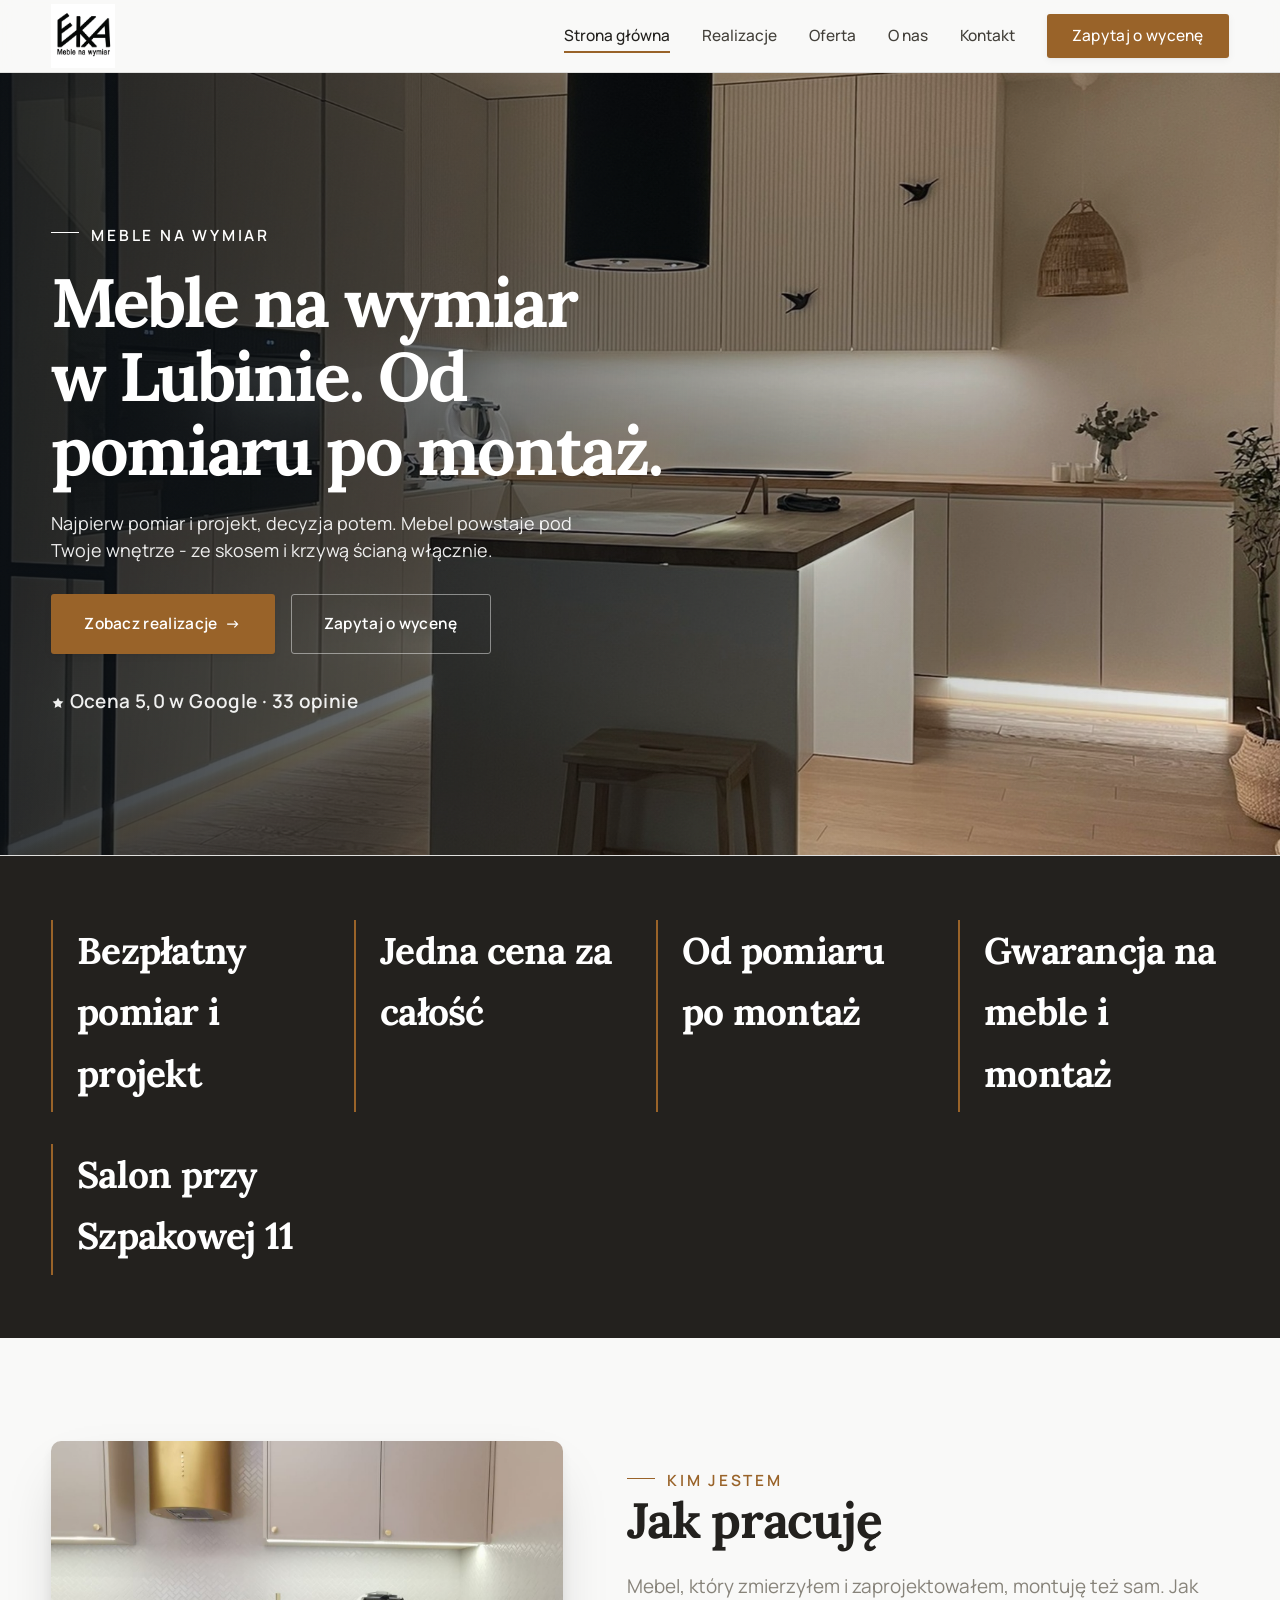
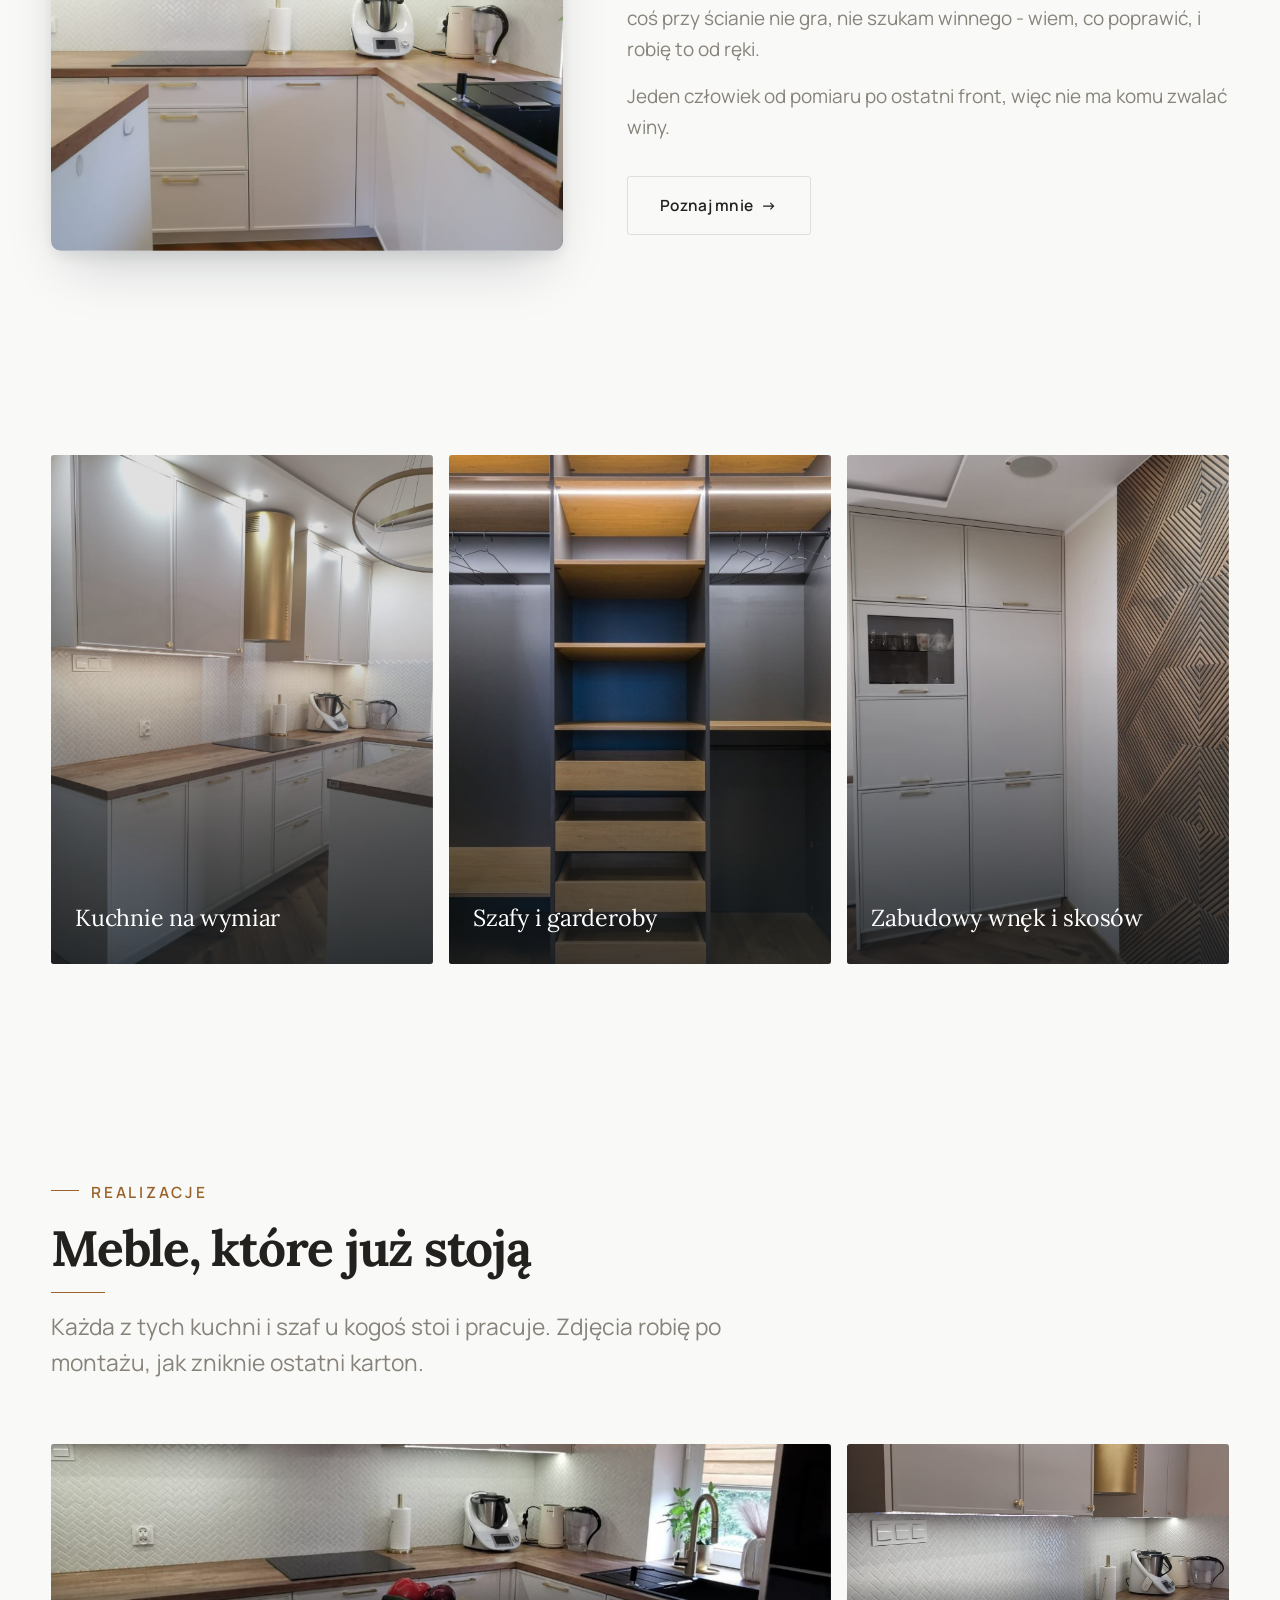
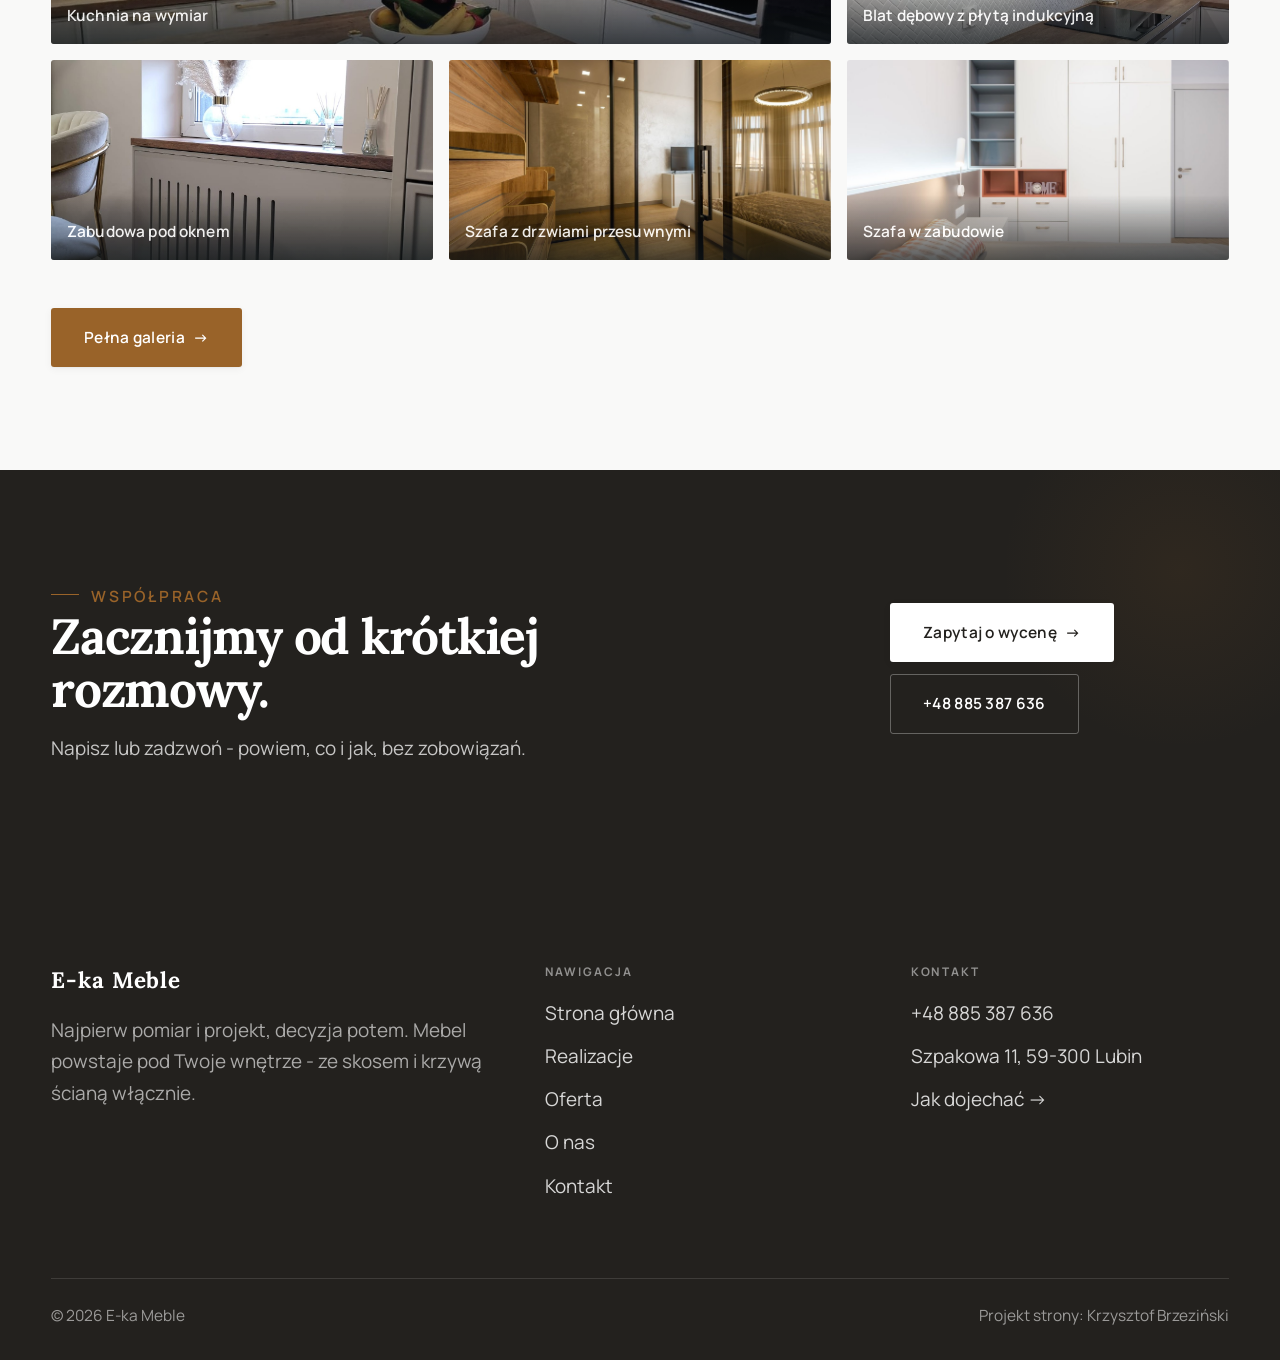
==== index.html @ 78be62fe "Demo strony: E-ka Meble (Lubin) - meble kuchenne i na wymiar" ====
<!DOCTYPE html>
<html lang="pl">
<head>
<meta charset="UTF-8">
<meta name="viewport" content="width=device-width, initial-scale=1.0">
<title>Meble na wymiar Lubin - kuchnie i szafy | E-ka Meble</title>
<meta name="description" content="Meble na wymiar w Lubinie: kuchnie, szafy i zabudowy pod Twoje wnętrze. Bezpłatny pomiar i projekt, jedna cena, montaż z gwarancją. Zadzwoń: +48 885 387 636.">
<link rel="preconnect" href="https://fonts.googleapis.com">
<link rel="preconnect" href="https://fonts.gstatic.com" crossorigin>
<link href="https://fonts.googleapis.com/css2?family=Lora:wght@500;600;700&family=Manrope:wght@400;500;600&display=swap" rel="stylesheet">
<link rel="stylesheet" href="assets/styles.css">
</head>
<body>

<header class="nav">
  <div class="wrap nav-inner">
    <a class="brand brand-has-logo" href="index.html"><img class="brand-logo" src="img/logo.jpg" alt="E-ka Meble"></a>
    <nav class="nav-links">
      <a href="index.html" class="active">Strona główna</a>
      <a href="realizacje.html">Realizacje</a>
      <a href="oferta.html">Oferta</a>
      <a href="o-nas.html">O nas</a>
      <a href="kontakt.html">Kontakt</a>
      <a href="kontakt.html" class="btn btn-accent">Zapytaj o wycenę</a>
    </nav>
    <button class="nav-toggle" aria-label="Menu"><span></span><span></span><span></span></button>
  </div>
</header>

<section class="hero-cine">
  <img src="img/hero.jpg" fetchpriority="high" alt="E-ka Meble - Meble na wymiar w Lubinie. Od pomiaru po montaż. ">
  <div class="wrap">
    <div class="hero-copy">
      <span class="eyebrow">Meble na wymiar</span>
      <h1>Meble na wymiar w Lubinie. Od pomiaru po montaż. </h1>
      <p class="lead">Najpierw pomiar i projekt, decyzja potem. Mebel powstaje pod Twoje wnętrze - ze skosem i krzywą ścianą włącznie.</p>
      <div class="hero-actions">
        <a href="realizacje.html" class="btn btn-accent">Zobacz realizacje <span class="arr">→</span></a>
        <a href="kontakt.html" class="btn btn-ghost" style="color:#fff;border-color:rgba(255,255,255,.45)">Zapytaj o wycenę</a>
      </div>
      <div style="margin-top:var(--space-6);color:#fff;font-weight:600;letter-spacing:.02em;opacity:.92"><svg class="ico-star" width="14" height="14" viewBox="0 0 24 24" style="vertical-align:-2px" aria-hidden="true"><path d="M12 2.8l2.85 5.8 6.4.93-4.63 4.5 1.1 6.37L12 17.4l-5.72 3 1.1-6.37-4.63-4.5 6.4-.93L12 2.8Z" fill="currentColor"/></svg> Ocena 5,0 w Google · 33 opinie</div>
    </div>
  </div>
</section>
<section class="strip" style="padding-block:0">
  <div class="wrap">
    <div class="item reveal"><div class="k">Bezpłatny pomiar i projekt</div><div class="v"></div></div>
    <div class="item reveal"><div class="k">Jedna cena za całość</div><div class="v"></div></div>
    <div class="item reveal"><div class="k">Od pomiaru po montaż</div><div class="v"></div></div>
    <div class="item reveal"><div class="k">Gwarancja na meble i montaż</div><div class="v"></div></div>
    <div class="item reveal"><div class="k">Salon przy Szpakowej 11</div><div class="v"></div></div>
  </div>
</section>
<section>
  <div class="wrap split">
    <div class="split-art reveal"><img src="img/g3.jpg" alt="Kuchnia na wymiar z Lubina" loading="lazy"></div>
    <div class="split-copy reveal">
      <span class="eyebrow">Kim jestem</span>
      <h2>Jak pracuję</h2>
      <p class="muted">Mebel, który zmierzyłem i zaprojektowałem, montuję też sam. Jak coś przy ścianie nie gra, nie szukam winnego - wiem, co poprawić, i robię to od ręki.</p>
      <p class="muted">Jeden człowiek od pomiaru po ostatni front, więc nie ma komu zwalać winy.</p>
      <a href="o-nas.html" class="btn btn-ghost">Poznaj mnie <span class="arr">→</span></a>
    </div>
  </div>
</section>
<section class="gateways-band">
  <div class="wrap">
    <div class="gateways">
      <a href="oferta.html" class="gateway reveal"><img src="img/g2.jpg" alt="Kuchnie na wymiar" loading="lazy"><span class="g-ttl">Kuchnie na wymiar</span></a>
      <a href="oferta.html" class="gateway reveal"><img src="img/g9.jpg" alt="Szafy i garderoby" loading="lazy"><span class="g-ttl">Szafy i garderoby</span></a>
      <a href="oferta.html" class="gateway reveal"><img src="img/g4.jpg" alt="Zabudowy wnęk i skosów" loading="lazy"><span class="g-ttl">Zabudowy wnęk i skosów</span></a>
    </div>
  </div>
</section>
<section>
  <div class="wrap">
    <div class="head reveal">
      <span class="eyebrow">Realizacje</span>
      <h2>Meble, które już stoją</h2>
      <p>Każda z tych kuchni i szaf u kogoś stoi i pracuje. Zdjęcia robię po montażu, jak zniknie ostatni karton.</p>
    </div>
    <div class="gallery">
      <div class="tile t-two3 reveal"><img src="img/g1.jpg" alt="Kuchnia na wymiar" loading="lazy"><div class="cap">Kuchnia na wymiar</div></div>
      <div class="tile t-third reveal"><img src="img/g5.jpg" alt="Blat dębowy z płytą indukcyjną" loading="lazy"><div class="cap">Blat dębowy z płytą indukcyjną</div></div>
      <div class="tile t-third reveal"><img src="img/g6.jpg" alt="Zabudowa pod oknem" loading="lazy"><div class="cap">Zabudowa pod oknem</div></div>
      <div class="tile t-third reveal"><img src="img/g11.jpg" alt="Szafa z drzwiami przesuwnymi" loading="lazy"><div class="cap">Szafa z drzwiami przesuwnymi</div></div>
      <div class="tile t-third reveal"><img src="img/g12.jpg" alt="Szafa w zabudowie" loading="lazy"><div class="cap">Szafa w zabudowie</div></div>
    </div>
    <div style="margin-top:var(--space-7)" class="reveal"><a href="realizacje.html" class="btn btn-accent">Pełna galeria <span class="arr">→</span></a></div>
  </div>
</section>
<section class="cta">
  <div class="wrap">
    <div class="reveal">
      <span class="eyebrow">Współpraca</span>
      <h2>Zacznijmy od krótkiej rozmowy.</h2>
      <p>Napisz lub zadzwoń - powiem, co i jak, bez zobowiązań.</p>
    </div>
    <div class="cta-actions reveal">
      <a href="kontakt.html" class="btn btn-light">Zapytaj o wycenę <span class="arr">→</span></a>
      <a href="tel:+48885387636" class="btn btn-ghost" style="color:#fff;border-color:rgba(255,255,255,.3)">+48 885 387 636</a>
    </div>
  </div>
</section>

<footer>
  <div class="wrap">
    <div class="foot-grid">
      <div class="foot-brand">
        <div class="name">E-ka Meble</div>
        <p>Najpierw pomiar i projekt, decyzja potem. Mebel powstaje pod Twoje wnętrze - ze skosem i krzywą ścianą włącznie.</p>
      </div>
      <div class="foot-col">
        <h4>Nawigacja</h4>
        <a href="index.html">Strona główna</a>
        <a href="realizacje.html">Realizacje</a>
        <a href="oferta.html">Oferta</a>
        <a href="o-nas.html">O nas</a>
        <a href="kontakt.html">Kontakt</a>
      </div>
      <div class="foot-col">
        <h4>Kontakt</h4>
        <a href="tel:+48885387636">+48 885 387 636</a>
        <p>Szpakowa 11, 59-300 Lubin</p>
        <a href="https://www.google.com/maps?cid=15716034820335701212" target="_blank" rel="noopener">Jak dojechać →</a>
      </div>
    </div>
    <div class="foot-bot">
      <span>© 2026 E-ka Meble</span>
      <span>Projekt strony: Krzysztof Brzeziński</span>
    </div>
  </div>
</footer>


<script src="assets/main.js"></script>
</body>
</html>
---- assets/styles.css ----
/* ============================================================
   STOLBASZ — premium, architektoniczny B2B fit-out
   Jasna paleta, zero brązu. System wg premium-web-craft.
   Projekt strony: Krzysztof Brzeziński
   ============================================================ */

:root{
  /* PALETA — jasna, architektoniczna, chłodna */
  --paper:#F3F1EC;          /* główne tło */
  --paper-2:#E6E3DB;        /* sekcje alternatywne (chłodny jasny szary) */
  --paper-3:#E6E3DB;        /* delikatne wypełnienia */
  --ink:#23211E;            /* tekst główny — chłodny grafit */
  --ink-soft:#43403A;       /* nagłówki drugorzędne */
  --muted:#87837A;          /* tekst poboczny */
  --line:rgba(35,33,30,.12);/* hairline */
  --accent:#8A6B3C;         /* stonowany petrol-slate — jedyny akcent */
  --accent-d:#6E5430;
  --accent-soft:rgba(138,107,60,.10);
  --dark:#23211E;           /* sekcje ciemne (stopka/CTA) */

  /* ODSTĘPY — skala 4/8 */
  --space-1:4px; --space-2:8px; --space-3:12px; --space-4:16px; --space-5:24px;
  --space-6:32px; --space-7:48px; --space-8:64px; --space-9:96px; --space-10:128px;

  /* TYPOGRAFIA — fluid clamp() (skala podbita 16.07.2026: większe, czytelniejsze litery — uwaga Adama) */
  --text-sm:clamp(.9rem,.87rem + .12vw,1rem);
  --text-base:clamp(1.08rem,1.04rem + .18vw,1.2rem);
  --text-lg:clamp(1.24rem,1.15rem + .34vw,1.44rem);
  --text-h3:clamp(1.34rem,1.22rem + .55vw,1.66rem);
  --text-h2:clamp(2.1rem,1.66rem + 2.1vw,3.1rem);
  --text-h1:clamp(2.9rem,2.1rem + 4vw,5.1rem);

  /* PROMIENIE — architektoniczne, raczej ostre */
  --r-sm:3px; --r-md:6px; --r-lg:10px;

  /* RUCH */
  --ease:cubic-bezier(.25,.46,.45,.94); --dur:.24s;

  /* CIENIE — miękkie, warstwowe */
  --sh-sm:0 1px 2px rgba(16,24,32,.04), 0 2px 8px rgba(16,24,32,.05);
  --sh-md:0 2px 6px rgba(16,24,32,.05), 0 12px 28px -8px rgba(16,24,32,.12);
  --sh-lg:0 6px 14px rgba(16,24,32,.07), 0 26px 56px -18px rgba(16,24,32,.22);

  --hairline:1px solid var(--line);

  --font-display:'Lora',serif;
  --font-body:'Manrope',sans-serif;
}

*{box-sizing:border-box;margin:0;padding:0}
html{scroll-behavior:smooth}
body{
  font-family:var(--font-body);
  font-size:var(--text-base);
  line-height:1.65;
  color:var(--ink);
  background:var(--paper);
  -webkit-font-smoothing:antialiased;
  text-rendering:optimizeLegibility;
}
img{max-width:100%;display:block}
a{color:inherit;text-decoration:none}

.wrap{width:min(92%,1180px);margin-inline:auto}
section{padding-block:clamp(52px,6.5vw,96px)}

h1,h2,h3{font-family:var(--font-display);font-weight:700;line-height:1.08;letter-spacing:-.02em;color:var(--ink)}
h1{font-size:var(--text-h1);letter-spacing:-.035em}
h2{font-size:var(--text-h2);letter-spacing:-.025em}
h3{font-size:var(--text-h3)}
p{max-width:65ch}

.eyebrow{
  font-family:var(--font-body);
  font-size:var(--text-sm);
  font-weight:600;
  letter-spacing:.18em;
  text-transform:uppercase;
  color:var(--accent);
  display:inline-flex;align-items:center;gap:var(--space-3);
}
/* flex:none + margin-top = kreska trzyma się PIERWSZEJ linii. Wcześniej align-items:center
   centrowało ją względem całego bloku i przy zawinięciu (długi kicker typu
   „…WNĘTRZ · LESZNO · OD 2019") druga linia lądowała z brzydkim wcięciem. */
.eyebrow{align-items:flex-start}
.eyebrow>*,.eyebrow{text-wrap:balance}   /* dlugi kicker lamal sie na sierote typu samo „2019" w drugiej linii */
.eyebrow::before{content:"";width:28px;height:1px;background:var(--accent);display:inline-block;flex:none;margin-top:.62em}

.muted{color:var(--muted)}
.lead{font-size:var(--text-lg);line-height:1.55;color:var(--ink-soft);max-width:50ch}

/* ---------- BUTTONS ---------- */
.btn{
  display:inline-flex;align-items:center;gap:var(--space-2);
  font-weight:600;font-size:var(--text-sm);letter-spacing:.02em;
  padding:var(--space-4) var(--space-6);
  border-radius:var(--r-sm);
  transition:transform var(--dur) var(--ease),box-shadow var(--dur) var(--ease),background var(--dur) var(--ease);
  cursor:pointer;border:1px solid transparent;
}
.btn-accent{background:var(--accent);color:#fff;box-shadow:var(--sh-sm)}
.btn-accent:hover{background:var(--accent-d);transform:translateY(-2px);box-shadow:var(--sh-md)}
.btn-accent:active{transform:translateY(0);box-shadow:var(--sh-sm)}
.btn-ghost{background:transparent;color:var(--ink);border-color:var(--line)}
.btn-ghost:hover{border-color:var(--accent);color:var(--accent);transform:translateY(-2px)}
.btn-light{background:#fff;color:var(--ink);box-shadow:var(--sh-sm)}
.btn-light:hover{transform:translateY(-2px);box-shadow:var(--sh-md)}
.btn .arr{transition:transform var(--dur) var(--ease)}
.btn:hover .arr{transform:translateX(4px)}

/* ---------- NAV ---------- */
.nav{
  position:sticky;top:0;z-index:50;
  background:color-mix(in srgb,var(--paper) 88%,transparent);
  backdrop-filter:saturate(140%) blur(10px);
  border-bottom:var(--hairline);
}
.nav-inner{display:flex;align-items:center;justify-content:space-between;height:72px}
.brand{display:flex;flex-direction:column;line-height:1}
.brand .name{font-family:var(--font-display);font-weight:800;font-size:1.35rem;letter-spacing:.04em}
.brand .sub{font-size:.62rem;letter-spacing:.34em;text-transform:uppercase;color:var(--muted);margin-top:5px}
.nav-links{display:flex;align-items:center;gap:var(--space-6)}
.nav-links a{font-size:var(--text-sm);font-weight:500;color:var(--ink-soft);position:relative;padding-block:4px;transition:color var(--dur) var(--ease)}
.nav-links a::after{content:"";position:absolute;left:0;bottom:0;width:0;height:1.5px;background:var(--accent);transition:width var(--dur) var(--ease)}
.nav-links a:hover,.nav-links a.active{color:var(--ink)}
.nav-links a:hover::after,.nav-links a.active::after{width:100%}
.nav-links .btn{padding:var(--space-2) var(--space-5)}
/* przyciski w nav: właściwy kolor (przebij .nav-links a) + bez podkreślenia */
.nav-links a.btn-accent{color:#fff}
.nav-links a.btn-ghost,.nav-links a.btn-light{color:var(--ink)}
.nav-links a.btn::after{display:none}
.nav-toggle{display:none;background:none;border:none;cursor:pointer;flex-direction:column;gap:5px;padding:8px}
.nav-toggle span{width:24px;height:2px;background:var(--ink);transition:var(--dur)}

/* ---------- HERO (split) ---------- */
.hero{position:relative;overflow:hidden;border-bottom:var(--hairline)}
.hero-grid{display:grid;grid-template-columns:1.05fr .95fr;gap:clamp(24px,4vw,60px);align-items:center;
  padding-block:clamp(36px,4.5vw,64px)}
.hero-copy .eyebrow{margin-bottom:var(--space-5)}
.hero-copy h1{margin-bottom:var(--space-5)}
.hero-copy .lead{margin-bottom:var(--space-7)}
.hero-actions{display:flex;flex-wrap:wrap;gap:var(--space-4)}
.hero-art{position:relative;aspect-ratio:4/3;border-radius:var(--r-lg);overflow:hidden;box-shadow:var(--sh-lg)}
.hero-art img{width:100%;height:100%;object-fit:cover}
.hero-art::after{content:"";position:absolute;inset:0;background:linear-gradient(180deg,transparent 55%,rgba(18,24,28,.28))}
.hero-badge{position:absolute;left:var(--space-5);bottom:var(--space-5);z-index:2;
  background:rgba(252,252,251,.94);backdrop-filter:blur(4px);
  border-radius:var(--r-md);padding:var(--space-4) var(--space-5);box-shadow:var(--sh-md);max-width:78%}
.hero-badge strong{display:block;font-family:var(--font-display);font-size:1rem;letter-spacing:-.01em}
.hero-badge span{font-size:var(--text-sm);color:var(--muted)}

/* ---------- HERO duży / kinowy (strona główna) ---------- */
.hero-cine{position:relative;min-height:clamp(560px,82vh,840px);min-height:clamp(560px,82svh,840px);display:flex;align-items:center;overflow:hidden;border-bottom:var(--hairline)}
.hero-cine>img{position:absolute;inset:0;width:100%;height:100%;object-fit:cover;z-index:0}
.hero-cine::after{content:"";position:absolute;inset:0;z-index:1;
  background:linear-gradient(95deg,rgba(13,18,23,.86) 0%,rgba(13,18,23,.64) 32%,rgba(13,18,23,.24) 62%,rgba(13,18,23,.04) 100%)}
.hero-cine .wrap{position:relative;z-index:2;padding-block:var(--space-8)}
.hero-cine .hero-copy{max-width:660px}
.hero-cine .eyebrow{color:#fff;margin-bottom:var(--space-5)}
.hero-cine .eyebrow::before{background:#fff}
.hero-cine h1{color:#fff;margin-bottom:var(--space-5);font-size:clamp(2.9rem,2rem + 4.4vw,5.2rem);text-wrap:balance}
.hero-cine .lead{color:rgba(255,255,255,.92);max-width:48ch;margin-bottom:var(--space-7)}
.hero-cine .hero-actions{display:flex;flex-wrap:wrap;gap:var(--space-4)}
/* NISKIE OKNO (laptop z dokiem i paskami przeglądarki ma ~700-780 px wysokości widoku):
   H1 do 5.2rem + długi lead nie mieściły się i przyciski wypadały POD krawędź ekranu -
   klient widział stronę bez ani jednego CTA. Skalujemy w dół, zamiast przycinać treść. */
@media(min-width:821px) and (max-height:820px){
  .hero-cine{min-height:clamp(520px,94svh,780px)}
  .hero-cine .wrap{padding-block:var(--space-6)}
  .hero-cine h1{font-size:clamp(2.2rem,1.5rem + 2.6vw,3.6rem);margin-bottom:var(--space-4)}
  .hero-cine .eyebrow{margin-bottom:var(--space-4)}
  .hero-cine .lead{margin-bottom:var(--space-5);max-width:44ch}
}
@media(max-width:680px){
  .hero-cine{min-height:clamp(520px,76vh,640px);min-height:clamp(520px,76svh,640px);align-items:flex-end}
  .hero-cine::after{background:linear-gradient(0deg,rgba(13,18,23,.9) 6%,rgba(13,18,23,.45) 55%,rgba(13,18,23,.25) 100%)}
  .hero-cine .wrap{padding-bottom:var(--space-9)}
  /* TELEFON (~90% oglądających): lead potrafił zająć 8 linii i zepchnąć CTA poza pierwszy ekran.
     Zwężamy interlinię i skalę - treści nie ucinamy, bo to ona sprzedaje. */
  .hero-cine .lead{font-size:.98rem;line-height:1.5;margin-bottom:var(--space-5)}
  .hero-cine .eyebrow{font-size:.72rem;letter-spacing:.13em;margin-bottom:var(--space-4)}
  .hero-cine .eyebrow::before{width:20px}
  .hero-cine h1{margin-bottom:var(--space-4)}
}

/* full-bleed hero variant (podstrony) */
.pagehead{position:relative;min-height:46vh;min-height:46svh;display:flex;align-items:flex-end;overflow:hidden;border-bottom:var(--hairline)}
.pagehead img{position:absolute;inset:0;width:100%;height:100%;object-fit:cover}
.pagehead::after{content:"";position:absolute;inset:0;background:linear-gradient(180deg,rgba(18,24,28,.25),rgba(18,24,28,.62))}
.pagehead .wrap{position:relative;z-index:2;padding-block:var(--space-9);color:#fff}
.pagehead h1{color:#fff;max-width:18ch}
.pagehead .eyebrow{color:#fff}
.pagehead .eyebrow::before{background:#fff}
.pagehead p{color:rgba(255,255,255,.86);margin-top:var(--space-4);max-width:54ch}

/* ---------- STRIP (pasek skrótów / liczby) ---------- */
.strip{background:var(--dark);color:#fff}
.strip .wrap{display:grid;grid-template-columns:repeat(4,1fr);gap:var(--space-6);padding-block:var(--space-8)}
.strip .item .k{font-family:var(--font-display);font-size:clamp(1.6rem,1.2rem + 1.4vw,2.4rem);font-weight:800;letter-spacing:-.02em;color:#fff}
.strip .item .v{font-size:var(--text-sm);color:rgba(255,255,255,.66);margin-top:var(--space-2);line-height:1.45}
.strip .item{border-left:2px solid var(--accent);padding-left:var(--space-5)}

/* ---------- SECTION HEAD ---------- */
.head{max-width:48rem;margin-bottom:var(--space-8)}
.head.center{margin-inline:auto;text-align:center}
.head .eyebrow{margin-bottom:var(--space-4)}
.head h2{margin-bottom:var(--space-4)}
.head p{color:var(--muted);font-size:var(--text-lg);line-height:1.55}
.head.center p{margin-inline:auto}

/* ---------- INTRO SPLIT ---------- */
.split{display:grid;grid-template-columns:.92fr 1.08fr;gap:clamp(28px,5vw,80px);align-items:center}
.split.rev{grid-template-columns:1.08fr .92fr}
.split.rev .split-art{order:-1}
.split-art{position:relative;aspect-ratio:5/4;border-radius:var(--r-lg);overflow:hidden;box-shadow:var(--sh-lg)}
.split-art img{width:100%;height:100%;object-fit:cover}
.split-copy h2{margin-bottom:var(--space-5)}
.split-copy p+p{margin-top:var(--space-4)}
.split-copy .btn{margin-top:var(--space-6)}

/* ---------- SERVICES (zakres) ---------- */
.svc-grid{display:grid;grid-template-columns:repeat(auto-fit,minmax(280px,1fr));gap:var(--space-5)}
.svc{background:#fff;border:var(--hairline);border-radius:var(--r-md);padding:var(--space-7) var(--space-6);
  transition:transform var(--dur) var(--ease),box-shadow var(--dur) var(--ease),border-color var(--dur) var(--ease);
  position:relative;overflow:hidden}
.svc::before{content:"";position:absolute;left:0;top:0;width:3px;height:0;background:var(--accent);transition:height var(--dur) var(--ease)}
.svc:hover{transform:translateY(-4px);box-shadow:var(--sh-md);border-color:transparent}
.svc:hover::before{height:100%}
.svc .ic{font-family:var(--font-display);font-size:.8rem;font-weight:700;letter-spacing:.12em;color:var(--accent);margin-bottom:var(--space-4)}
.svc h3{margin-bottom:var(--space-3);font-size:1.22rem}
.svc p{color:var(--muted);font-size:var(--text-base);line-height:1.6}

/* big detailed service rows */
.svc-row{display:grid;grid-template-columns:.8fr 1.2fr;gap:clamp(20px,4vw,60px);align-items:center;padding-block:var(--space-8)}
.svc-row+.svc-row{border-top:var(--hairline)}
.svc-row.rev{grid-template-columns:1.2fr .8fr}
/* Naprzemienny układ wierszy oferty: co drugi wiersz ma zdjęcie po PRAWEJ.
   Było `order:-1` — martwy kod, bo zdjęcie i tak jest pierwszym dzieckiem w HTML,
   więc wszystkie wiersze wyglądały identycznie (zdjęcie zawsze z lewej), a `rev`
   zmieniało tylko szerokość kolumn. Znalezione 29.07.2026 przy różnicowaniu kierunków
   animacji (pomiar pozycji: art.mid 390/502 przy row.mid 756 — zawsze lewa strona). */
.svc-row.rev .svc-row-art{order:2}
.svc-row-art{aspect-ratio:4/3;border-radius:var(--r-md);overflow:hidden;box-shadow:var(--sh-md)}
.svc-row-art img{width:100%;height:100%;object-fit:cover}
.svc-row h3{font-size:1.5rem;margin-bottom:var(--space-4)}
.svc-row .num{font-family:var(--font-display);font-size:.85rem;font-weight:700;letter-spacing:.14em;color:var(--accent);display:block;margin-bottom:var(--space-3)}
.svc-row ul{list-style:none;margin-top:var(--space-4);display:flex;flex-direction:column;gap:var(--space-2)}
.svc-row li{position:relative;padding-left:var(--space-5);color:var(--muted);font-size:var(--text-base)}
.svc-row li::before{content:"";position:absolute;left:0;top:.62em;width:8px;height:1px;background:var(--accent)}

/* ---------- GALLERY (realizacje) ---------- */
.gallery{display:grid;grid-template-columns:repeat(12,1fr);gap:var(--space-4);grid-auto-rows:200px}
/* GALERIA MASONRY — pionowe zdjęcia (portrety beauty/wellness) bez przycinania: kolumny, height auto */
.gallery-masonry{column-count:3;column-gap:var(--space-4)}
@media(max-width:900px){.gallery-masonry{column-count:2}}
@media(max-width:560px){.gallery-masonry{column-count:1}}
.gallery-masonry .m-tile{break-inside:avoid;margin:0 0 var(--space-4);padding:0;position:relative;overflow:hidden;border-radius:var(--r-md);border:1px solid var(--line)}
.gallery-masonry .m-tile img{width:100%;height:auto;display:block}
.gallery-masonry .m-tile .cap{position:absolute;left:0;right:0;bottom:0;padding:var(--space-4);color:#fff;background:linear-gradient(0deg,rgba(0,0,0,.55),transparent);font-size:var(--text-sm)}
.gallery-masonry .m-tile .cap small{display:block;font-weight:400;opacity:.78;letter-spacing:.04em;text-transform:uppercase;font-size:.66rem;margin-top:3px}
.tile{position:relative;overflow:hidden;border-radius:var(--r-md);box-shadow:var(--sh-sm);
  transition:transform var(--dur) var(--ease),box-shadow var(--dur) var(--ease)}
.tile img{width:100%;height:100%;object-fit:cover;transition:transform .6s var(--ease)}
.tile:hover{box-shadow:var(--sh-md)}
.tile:hover img{transform:scale(1.05)}
.tile .cap{position:absolute;left:0;right:0;bottom:0;padding:var(--space-5) var(--space-4) var(--space-4);
  background:linear-gradient(transparent,rgba(18,24,28,.78));color:#fff;
  font-size:var(--text-sm);font-weight:600;letter-spacing:.01em;
  opacity:0;transform:translateY(8px);transition:var(--dur) var(--ease)}
.tile:hover .cap{opacity:1;transform:translateY(0)}
.tile .cap small{display:block;font-weight:400;opacity:.78;letter-spacing:.04em;text-transform:uppercase;font-size:.66rem;margin-top:3px}
/* bento spans */
.t-wide{grid-column:span 6}
.t-tall{grid-column:span 6;grid-row:span 2}
.t-std{grid-column:span 6}
.t-third{grid-column:span 4}
.t-two3{grid-column:span 8}

/* ---------- TRUST / WIARYGODNOŚĆ ---------- */
.trust{background:var(--paper-2)}
.trust-grid{display:grid;grid-template-columns:repeat(auto-fit,minmax(240px,1fr));gap:var(--space-5);margin-top:var(--space-7)}
.trust-card{background:#fff;border-radius:var(--r-md);padding:var(--space-7) var(--space-6);box-shadow:var(--sh-sm);border-top:3px solid var(--accent)}
.trust-card .big{font-family:var(--font-display);font-size:clamp(1.8rem,1.3rem + 1.6vw,2.6rem);font-weight:800;letter-spacing:-.02em;color:var(--ink);line-height:1}
.trust-card h3{font-size:1.12rem;margin:var(--space-3) 0 var(--space-2)}
.trust-card p{color:var(--muted);font-size:var(--text-base);line-height:1.55}

/* ---------- CTA band ---------- */
.cta{background:var(--dark);color:#fff;position:relative;overflow:hidden}
.cta .wrap{display:grid;grid-template-columns:1.4fr .6fr;gap:var(--space-7);align-items:center;position:relative;z-index:2}
.cta h2{color:#fff;max-width:20ch}
.cta p{color:rgba(255,255,255,.74);margin-top:var(--space-4)}
.cta-actions{display:flex;flex-direction:column;gap:var(--space-3);align-items:flex-start}
.cta::before{content:"";position:absolute;right:-80px;top:-80px;width:360px;height:360px;border-radius:50%;
  background:radial-gradient(circle,var(--accent-soft),transparent 70%)}

/* ---------- CONTACT ---------- */
.contact-grid{display:grid;grid-template-columns:.85fr 1.15fr;gap:clamp(28px,4vw,56px);align-items:start}
.info-list{display:flex;flex-direction:column;gap:var(--space-2)}
.info-row{display:flex;gap:var(--space-4);align-items:flex-start;padding-block:var(--space-4);border-bottom:var(--hairline)}
.info-row .ic{flex:none;width:42px;height:42px;display:grid;place-items:center;border-radius:50%;
  background:var(--accent-soft);color:var(--accent);font-size:1.05rem}
.info-row .lbl{font-size:.72rem;letter-spacing:.14em;text-transform:uppercase;color:var(--muted)}
.info-row .val{font-weight:600;font-size:var(--text-base);margin-top:2px}
.info-row a.val:hover{color:var(--accent)}
.map{border:none;border-radius:var(--r-lg);box-shadow:var(--sh-md);width:100%;height:100%;min-height:380px;filter:grayscale(.2) contrast(1.02)}
.form{background:#fff;border:var(--hairline);border-radius:var(--r-lg);padding:clamp(24px,3vw,40px);box-shadow:var(--sh-sm)}
.form .fld{margin-bottom:var(--space-5)}
.form label{display:block;font-size:var(--text-sm);font-weight:600;margin-bottom:var(--space-2)}
.form input,.form textarea{width:100%;font-family:inherit;font-size:var(--text-base);color:var(--ink);
  padding:var(--space-4);border:var(--hairline);border-radius:var(--r-sm);background:var(--paper);transition:border-color var(--dur)}
.form input:focus,.form textarea:focus{outline:none;border-color:var(--accent);background:#fff}
.form textarea{resize:vertical;min-height:120px}
.form .note{font-size:var(--text-sm);color:var(--muted);margin-top:var(--space-3)}

/* ---------- FOOTER ---------- */
footer{background:var(--dark);color:#fff;padding-block:var(--space-9) var(--space-6)}
.foot-grid{display:grid;grid-template-columns:1.4fr 1fr 1fr;gap:var(--space-7);margin-bottom:var(--space-8)}
.foot-brand .name{font-family:var(--font-display);font-weight:800;font-size:1.4rem;letter-spacing:.04em}
.foot-brand p{color:rgba(255,255,255,.62);margin-top:var(--space-4);font-size:var(--text-base);max-width:38ch}
.foot-col h4{font-size:.74rem;letter-spacing:.16em;text-transform:uppercase;color:rgba(255,255,255,.5);margin-bottom:var(--space-4)}
.foot-col a,.foot-col p{display:block;color:rgba(255,255,255,.82);font-size:var(--text-base);margin-bottom:var(--space-3)}
.foot-col a:hover{color:#fff}
.foot-bot{border-top:1px solid rgba(255,255,255,.12);padding-top:var(--space-5);display:flex;justify-content:space-between;flex-wrap:wrap;gap:var(--space-3);
  font-size:var(--text-sm);color:rgba(255,255,255,.55)}
.foot-bot a:hover{color:#fff}

/* ---------- REVEAL ---------- */
.reveal{opacity:0;transform:translateY(22px);transition:opacity .6s var(--ease),transform .6s var(--ease)}
.reveal.in{opacity:1;transform:none}

/* ---------- RESPONSIVE ---------- */
@media(max-width:920px){
  .hero-grid,.split,.split.rev,.svc-row,.svc-row.rev,.cta .wrap,.contact-grid,.foot-grid{grid-template-columns:1fr}
  .split.rev .split-art,.svc-row.rev .svc-row-art{order:0}
  .hero-art{aspect-ratio:16/10;max-height:420px}
  .strip .wrap{grid-template-columns:repeat(2,1fr);gap:var(--space-7)}
  .gallery{grid-auto-rows:180px}
  .t-wide,.t-tall,.t-std,.t-third,.t-two3{grid-column:span 6}
  .t-tall{grid-row:span 1}
  .cta-actions{flex-direction:row;flex-wrap:wrap}
  .foot-grid{gap:var(--space-6)}
}
@media(max-width:680px){
  .nav-links{position:fixed;inset:72px 0 auto 0;background:var(--paper);flex-direction:column;align-items:stretch;
    gap:0;padding:var(--space-4) 6%;border-bottom:var(--hairline);box-shadow:var(--sh-md);
    transform:translateY(-120%);transition:transform var(--dur) var(--ease)}
  .nav-links.open{transform:translateY(0)}
  .nav-links a{padding-block:var(--space-4);border-bottom:var(--hairline)}
  .nav-links .btn{margin-top:var(--space-3);justify-content:center}
  .nav-toggle{display:flex}
  .strip .wrap{grid-template-columns:1fr}
  .gallery{grid-template-columns:repeat(6,1fr)}
  .foot-grid{grid-template-columns:1fr}
}
@media(prefers-reduced-motion:reduce){
  *{animation-duration:.01ms!important;transition:none!important}
  .reveal{opacity:1!important;transform:none!important}
  html{scroll-behavior:auto}
}

/* ============================================================
   PREMIUM LAYER — destylat deep-researchu branż (anty-AI, spokój).
   Zmienne STOLBASZ (--accent/--ink/--paper/--line/--dark). Ruch ledwo
   zauważalny, krzywa cubic-bezier(.16,.84,.44,1); prefers-reduced-motion
   pokryte blanketem wyżej. Karty hairline zamiast cieni = #1 sygnał „nie-AI".
   ============================================================ */

/* więcej oddechu między sekcjami (liderzy: 110-130px) */
section{padding-block:clamp(64px,8vw,128px)}

/* 1) Aksamitny reveal — dłuższa, miękka krzywa zamiast „skoku" */
.reveal{transition:opacity .9s cubic-bezier(.16,.84,.44,1),transform .9s cubic-bezier(.16,.84,.44,1);will-change:opacity,transform}
/* stagger TYLKO w galerii (tam pozycja = porządek dzieci) */
.gallery .reveal:nth-child(2){transition-delay:.07s}
.gallery .reveal:nth-child(3){transition-delay:.14s}
.gallery .reveal:nth-child(4){transition-delay:.21s}
.gallery .reveal:nth-child(5){transition-delay:.28s}
.gallery .reveal:nth-child(6){transition-delay:.35s}

/* 2) Hero STATYCZNY na .hero-cine — Ken Burns CAŁKIEM WYŁĄCZONY 26.06 (3. zgłoszenie Szymona).
   GENEZA: animowanie scale na <img> hero z teksturami (cegły/framugi) re-samplinguje obraz
   klatka po klatce → na części ekranów drobne drganie/shimmer = „heroshot się trzęsie".
   translateY usunięto wcześniej, scale-only + will-change/GPU NIE wystarczyły do GWARANCJI gładkości.
   Krzysztof zażądał pewności („make sure, że błąd się nie pojawi") > efekt. Zero animacji = 0% drgania.
   Delikatny zoom zostaje TYLKO w pełnoekranowych hero gastro/studio (hg-bg/hs-bg — tło, inny
   mechanizm, chwalone, nigdy nie zgłaszane). NIE wracać do KB na .hero-cine bez realnego testu
   na sprzęcie klienta — to ryzyko regresji „trzęsienia”. */
/* BEZPIECZNY "wow" na hero = jednorazowy FADE-IN (opacity), nie zoom.
   opacity nie dotyka bitmapy → gładkie na KAŻDYM zdjęciu/ekranie/GPU, zero ryzyka migotania.
   Geometryczny ruch (scale/translate) na .hero-cine jest ZAKAZANY (bramka pilnuje). */
@keyframes heroFade{from{opacity:0}to{opacity:1}}
.hero-cine>img{transform:none;animation:heroFade 1.1s ease-out both}

/* 3) Akcentowy hairline pod nagłówkiem sekcji, który „rysuje się" przy wejściu */
.head h2{position:relative;padding-bottom:18px}
.head h2::after{content:"";position:absolute;left:0;bottom:0;height:1px;width:0;background:var(--accent);transition:width 1s cubic-bezier(.16,.84,.44,1) .15s}
.head.center h2::after{left:50%;transform:translateX(-50%)}
.head.reveal.in h2::after,.head.center.reveal.in h2::after{width:54px}

/* 4) Karty HAIRLINE zamiast cieni/zaokrągleń (najmocniejszy anty-AI detal) */
.svc{background:transparent;border:1px solid var(--line);border-radius:var(--r-sm);box-shadow:none}
.svc:hover{box-shadow:none;border-color:var(--accent);transform:translateY(-3px)}
.trust-card{background:transparent;box-shadow:none;border:1px solid var(--line);border-top:2px solid var(--accent);border-radius:var(--r-sm)}
.tile{box-shadow:none;border-radius:var(--r-sm)}
.tile:hover{box-shadow:none}

/* 5) Sticky-nav kondensuje się po przewinięciu (sygnał dopracowania) */
.nav{transition:box-shadow .4s ease,background .4s ease}
.nav.is-stuck{box-shadow:0 1px 0 var(--line),0 14px 30px -24px rgba(0,0,0,.45)}
.nav-inner{transition:height .35s var(--ease)}
.nav.is-stuck .nav-inner{height:60px}

/* 6) MANIFESTO — pełnoekranowy cytat-bohater (zastępuje generyczne „Dlaczego my") */
.manifesto{background:var(--paper-2);text-align:center}
.manifesto .wrap{max-width:60rem}
.manifesto p{font-family:var(--font-display);font-style:italic;font-size:clamp(1.6rem,1rem + 2.4vw,2.8rem);line-height:1.32;color:var(--ink-soft);margin-inline:auto;max-width:26ch;position:relative;padding-top:var(--space-8)}
.manifesto p::before{content:"";position:absolute;top:0;left:50%;transform:translateX(-50%);width:54px;height:1px;background:var(--accent)}
.manifesto p span{color:var(--accent);font-style:italic}

/* 7) GATEWAYS — 3 duże bramy-zdjęcia (zamiast paska menu usług) */
.gateways{display:grid;grid-template-columns:repeat(3,1fr);gap:var(--space-4)}
.gateway{position:relative;aspect-ratio:3/4;overflow:hidden;border-radius:var(--r-sm);display:block}
.gateway img{width:100%;height:100%;object-fit:cover;transition:transform .8s var(--ease),filter .5s var(--ease)}
.gateway::after{content:"";position:absolute;inset:0;background:linear-gradient(180deg,transparent 38%,rgba(18,24,28,.74))}
.gateway:hover img{transform:scale(1.05);filter:brightness(1.05)}
.gateway .g-ttl{position:absolute;left:0;right:0;bottom:0;z-index:2;padding:var(--space-6) var(--space-5);color:#fff;font-family:var(--font-display);font-size:1.45rem;letter-spacing:-.01em;line-height:1.15}
.gateway .g-ttl small{display:block;font-family:var(--font-body);font-size:var(--text-sm);font-weight:400;opacity:.82;letter-spacing:.03em;margin-top:5px}
@media(max-width:760px){.gateways{grid-template-columns:1fr}.gateway{aspect-ratio:16/10}}

/* 8) LOGO klienta w nagłówku (gdy podane --logo) */
/* 52px domyślnie (feedback Bartka 06.07.2026: 40px ginęło, uwaga padła 3x; ~56px sprawdzone na żywym demie anna-borowiec-makeup) */
.brand-logo{height:64px;width:auto;max-width:300px;object-fit:contain;display:block}
.nav.is-stuck .brand-logo{height:52px}
@media(max-width:680px){.brand-logo{height:46px;max-width:210px}}


/* === RWD: nagłówki na wąskich ekranach (dodane 17.07.2026 razem z fixem clamp) ===
   Po przywróceniu działania clamp() dolna granica --text-h1 (2.9rem) rozpychała
   dokument przy długich polskich słowach na telefonach. Tu ją zjeżdżamy. */
@media (max-width:560px){
  :root{
    --text-h1:clamp(1.9rem, 1.15rem + 4.4vw, 2.7rem);
    --text-h2:clamp(1.5rem, 1rem + 3vw, 2.1rem);
  }
  .hero-cine h1{font-size:clamp(1.9rem, 1.15rem + 4.4vw, 2.7rem)}
  h1,h2{overflow-wrap:break-word}
}

/* GODZINY (godziny_grid z briefu) — dzień po lewej, godziny po prawej. Wcześniej BRAK stylu
   powodował sklejenie "Poniedziałek-Piątek8:00-20:00" (dodane 2026-07-21). Neutralne dla dem bez grafiku. */
.godz{display:flex;flex-direction:column;gap:2px;max-width:440px;margin-top:8px}
.godz-row{display:flex;justify-content:space-between;align-items:baseline;gap:24px;padding:10px 0;border-bottom:1px solid var(--line)}
.godz-row:last-child{border-bottom:0}
.godz-row b{font-weight:600;color:var(--ink)}
.godz-row span{color:var(--muted);white-space:nowrap}

/* === MOTION LAYER v2 (silnik) === */
/* ============================================================
   MOTION LAYER v2 — warstwa RUCHU wspólna dla wszystkich rodzin (2026-07-26)
   ------------------------------------------------------------
   PO CO: dema były technicznie poprawne, ale statyczne („za mało efektowne",
   K. 26.07). Ta warstwa dokłada to, co dziś odróżnia stronę premium od
   porządnej: maskowane wejście nagłówków, zdjęcia odsłaniane kurtyną + zoom-out,
   parallax sterowany scrollem (CSS scroll-driven, zero JS w pętli scrolla),
   płynne przejścia MIĘDZY podstronami (View Transitions), stagger siatek.

   ZASADY BEZPIECZEŃSTWA (wynikają z realnych wpadek — NIE łamać):
   1. ⛔ ZERO ruchu geometrycznego na `.hero-cine>img` — skalowanie teksturowanej
      bitmapy = shimmer („heroshot się trzęsie", 3x Szymon). Hero rusza się TYLKO
      tekstem i tylko raz. Bramka predeploy tego pilnuje.
   2. Stan początkowy (ukrycie) ustawia ZAWSZE JavaScript przez klasę `.mt-on`
      na <html>. Bez JS / przy błędzie JS strona wygląda dokładnie jak przed tą
      warstwą — nigdy pusty ekran (wpadka Zmalovane 29.06).
   3. Używamy osobnych właściwości `scale:` / `translate:` zamiast `transform:` —
      dzięki temu wejście NIE kasuje istniejących hoverów (które jadą na transform).
   4. Każdy efekt „drogi" (parallax) tylko desktop + tylko gdy przeglądarka umie
      scroll-driven animations. Mobile dostaje sam fade/mask (bateria, jank).
   5. prefers-reduced-motion wyłącza wszystko (blanket w base.css + własne guardy).
   ============================================================ */

:root{
  --mt-ease:cubic-bezier(.16,.84,.44,1);
  --mt-step:70ms;          /* odstęp między kolejnymi elementami siatki */
}

/* ---------- 1) STAGGER — kolejne elementy siatki wchodzą po sobie ----------
   JS ustawia --i (numer w grupie). Podbita specyficzność (:nth-child(n)) bije
   sztywne delaye galerii z base.css, nie ruszając tamtego pliku. */
.reveal{transition-delay:calc(var(--i,0) * var(--mt-step))}
.gallery .reveal:nth-child(n),
.gateways .reveal:nth-child(n),
.svc-grid .reveal:nth-child(n){transition-delay:calc(var(--i,0) * var(--mt-step))}

/* dłuższy, bardziej „aksamitny" dojazd + delikatny zoom-out całej karty */
.mt-on .reveal{transition-duration:1s,1s}

/* ---------- 2) NAGŁÓWKI — wjazd linia po linii zza maski ----------
   JS dzieli tekst na realne linie (po pomiarze) i owija w .mt-line>i.
   Efekt „szuflady": litery wjeżdżają z dołu, obcięte krawędzią linii. */
/* 27.07.2026: zapas .08em był za mały - JS mierzy linie ZANIM doładuje się webfont, więc po
   podmianie fontu tekst rośnie i maska ucina dolną część linii (na telefonie widać było ucięte
   „pomiaru po montaż." nachodzące na akapit). Większy zapas + maska znika po wjeździe,
   bo wtedy nie jest już do niczego potrzebna. */
.mt-lines .mt-line{display:block;overflow:hidden;padding-bottom:.2em;margin-bottom:-.2em}
.mt-lines.mt-in .mt-line{animation:mt-unmask 0s linear 1.4s forwards}
@keyframes mt-unmask{to{overflow:visible}}
.mt-lines .mt-line > i{
  display:block;font-style:inherit;
  translate:0 108%;
  transition:translate 1.05s var(--mt-ease) var(--mt-d,0s);
}
.mt-lines.mt-in .mt-line > i{translate:0 0}

/* wariant awaryjny (nagłówek ma zagnieżdżony markup → nie dzielimy na linie) */
.mt-fade{opacity:0;translate:0 18px;transition:opacity .9s var(--mt-ease) var(--mt-d,0s),translate .9s var(--mt-ease) var(--mt-d,0s)}
.mt-fade.mt-in{opacity:1;translate:0 0}

/* ---------- 3) ZDJĘCIA — odsłanianie „kurtyną" + zoom-out do naturalnej skali ----
   clip-path jedzie od dołu do góry, jednocześnie obraz schodzi z 1.10 do 1.
   Uwaga: `scale:` (nie transform) → hover .tile:hover img{transform:scale(1.05)}
   nadal działa i nie kłóci się z wejściem. */
.mt-on .mt-ph > img,
.mt-on .mt-ph > picture > img{
  clip-path:inset(0 0 100% 0);
  scale:1.10;
  transition:clip-path 1.15s var(--mt-ease) var(--mt-d,0s),
             scale 1.6s var(--mt-ease) var(--mt-d,0s);
}
.mt-on .mt-ph.in > img,
.mt-on .in .mt-ph > img,
.mt-on .mt-ph.mt-in > img,
.mt-on .mt-ph.in > picture > img,
.mt-on .in .mt-ph > picture > img{clip-path:inset(0 0 0 0);scale:1}

/* ---------- 3b) KIERUNEK KURTYNY — RÓŻNICOWANY (29.07.2026, pomysł K.) ----------
   Było: KAŻDE zdjęcie na stronie odsłaniało się identycznie, z góry w dół. Przy 15 zdjęciach
   ten sam ruch 15 razy czyta się jak szablon.

   Research (Emil Kowalski „The Magic of Clip Path" + praktyka scroll-reveal):
   reveal ma być ODSŁONIĘCIEM treści, nie ozdobą — więc kierunek nie może być losowy.
   Losowanie przy każdym wejściu sprawia, że ta sama sekcja zachowuje się inaczej po powrocie
   i strona robi się nerwowa. Dlatego kierunek wynika Z UKŁADU (deterministycznie):

   • zdjęcie OBOK TEKSTU (split/oferta)  → kurtyna pozioma, jedzie OD STRONY TEKSTU ku zdjęciu:
     oko już tam wędruje, więc ruch kontynuuje czytanie zamiast z nim walczyć;
   • KAFLE W SIATCE  → lustrzanie: lewa kolumna odsłania się od lewej, prawa od prawej,
     środek pionowo. Siatka „otwiera się" na zewnątrz, zamiast 6 razy powtórzyć ten sam gest;
   • pojedyncze zdjęcie w treści → pionowo (zgodnie z kierunkiem przewijania).

   Jedna scena = jeden spójny system, nigdy 4 różne kierunki obok siebie.
   Technicznie: tylko clip-path + scale (kompozytor, bez layoutu), ten sam czas i easing
   co dotąd — zmienia się WYŁĄCZNIE oś. */
.mt-on .mt-ph[data-dir="right"] > img,
.mt-on .mt-ph[data-dir="right"] > picture > img{clip-path:inset(0 100% 0 0)}   /* widać najpierw lewą krawędź */
.mt-on .mt-ph[data-dir="left"] > img,
.mt-on .mt-ph[data-dir="left"] > picture > img{clip-path:inset(0 0 0 100%)}    /* widać najpierw prawą krawędź */
.mt-on .mt-ph[data-dir="up"] > img,
.mt-on .mt-ph[data-dir="up"] > picture > img{clip-path:inset(100% 0 0 0)}      /* wychodzi z dołu do góry */
.mt-on .mt-ph[data-dir] .in > img,
.mt-on .mt-ph[data-dir].in > img,
.mt-on .in .mt-ph[data-dir] > img,
.mt-on .mt-ph[data-dir].mt-in > img,
.mt-on .mt-ph[data-dir].in > picture > img,
.mt-on .in .mt-ph[data-dir] > picture > img{clip-path:inset(0 0 0 0)}
/* dryf skali w OSI kurtyny — obraz „dojeżdża" w tę samą stronę, w którą się odsłania.
   Bez tego pozioma kurtyna przy pionowym zoomie wygląda jak dwa niezgrane ruchy. */
.mt-on .mt-ph[data-dir="right"] > img{transform-origin:left center}
.mt-on .mt-ph[data-dir="left"] > img{transform-origin:right center}
.mt-on .mt-ph[data-dir="up"] > img{transform-origin:center bottom}

/* podpis kafla — delikatnie widoczny od razu, pełny na hover (mniej „martwych" kafli) */
.mt-on .tile .cap{opacity:.001}
.mt-on .tile.in .cap{opacity:.9;translate:0 0;transform:none}
.mt-on .tile.in:hover .cap{opacity:1}

/* ---------- 4) PARALLAX — sterowany scrollem, natywnym CSS (bez JS) ----------
   animation-timeline:view() = przeglądarka sama liczy postęp elementu w oknie.
   Zero listenerów scrolla → zero janku. Desktop only, tylko gdy wspierane. */
@supports (animation-timeline: view()){
  @media (prefers-reduced-motion:no-preference) and (min-width:900px){
    .mt-para{overflow:hidden}
    .mt-para > img{
      height:114%;
      position:relative;top:-7%;
      animation:mtPara linear both;
      animation-timeline:view();
      animation-range:cover 0% cover 100%;
      will-change:translate;
    }
    @keyframes mtPara{from{translate:0 -4.5%}to{translate:0 4.5%}}

    /* sekcje wchodzą z lekkim „oddechem" — zanika przy wyjeździe z ekranu */
    .mt-breathe{
      animation:mtBreathe linear both;
      animation-timeline:view();
      animation-range:entry 0% entry 70%;
    }
    @keyframes mtBreathe{from{opacity:.35}to{opacity:1}}
  }
}

/* ---------- 4b) ŻYWY NAGŁÓWEK — przenikanie kadrów ----------
   Warstwy leżą DOKŁADNIE na zdjęciu hero i różnią się tylko przezroczystością.
   ⛔ Żadnego scale/translate — to skalowanie bitmapy dawało migotanie na teksturach.
   Warstwy wstawia JS; bez niego nic się nie dzieje i nagłówek jest statyczny jak dotąd. */
.mt-hero-layer{
  position:absolute;inset:0;width:100%;height:100%;
  object-fit:cover;object-position:inherit;
  opacity:0;transition:opacity 1.6s ease-in-out;
  pointer-events:none;z-index:1;
}
/* ⚠️ KONIECZNE: warstwa jest zwykłym <img> wewnątrz hero, więc łapie ją reguła
   `.hero-cine > img{animation:heroFade both}` z base.css. Animacja CSS ma pierwszeństwo przed
   zwykłymi deklaracjami — trzymała przezroczystość na klatce startowej i przenikanie nie działało.
   Zdejmujemy JEDYNIE to jednorazowe pojawienie się (heroFade), celowo BEZ !important, żeby
   rodziny z delikatnym zoomem tła (gastro/auto/dom/studio) mogły go warstwie przekazać. */
.hero-cine > img.mt-hero-layer{animation:none}
.mt-hero-layer.mt-show{opacity:1}
/* gdy pokazujemy kadr z rotacji, oryginalne zdjęcie zostaje pod spodem (nigdy nie znika
   całkowicie — gdyby warstwa nie doszła, pod spodem zawsze jest pełne zdjęcie) */
img[data-rotate].mt-under{opacity:1}
/* treść nagłówka musi zostać NAD warstwami */
.hero-cine > .wrap,.hero-cine .hero-copy,
.hg-copy,.ha-copy,.hd-copy,.hs-copy,.hf-copy,.hk-copy,.hero-spa .wrap{position:relative;z-index:3}
@media(prefers-reduced-motion:reduce){
  .mt-hero-layer{display:none}
}

/* ---------- 5) PRZEJŚCIA MIĘDZY PODSTRONAMI (View Transitions) ----------
   Klik w menu przestaje być białym mignięciem — strony przenikają, a pasek
   nawigacji zostaje w miejscu (nazwany element). Przeglądarki bez wsparcia
   nawigują normalnie — zero ryzyka. */
@view-transition{navigation:auto}
@media (prefers-reduced-motion:no-preference){
  ::view-transition-old(root){animation:mtVtOut .26s ease both}
  ::view-transition-new(root){animation:mtVtIn .42s var(--mt-ease) both}
  @keyframes mtVtOut{from{opacity:1}to{opacity:0}}
  @keyframes mtVtIn{from{opacity:0}to{opacity:1}}
}
.nav{view-transition-name:mt-nav}
footer{view-transition-name:mt-foot}

/* ---------- 6) PASEK POSTĘPU CZYTANIA — 2px w kolorze marki ----------
   Też scroll-driven (bez JS). Wstawiany przez JS tylko gdy przeglądarka umie. */
.mt-progress{
  position:fixed;top:0;left:0;z-index:60;
  height:2px;width:100%;
  background:var(--accent);
  transform-origin:0 50%;
  scale:0 1;
  pointer-events:none;
}
@supports (animation-timeline: scroll()){
  .mt-progress{animation:mtProg linear both;animation-timeline:scroll(root block)}
  @keyframes mtProg{from{scale:0 1}to{scale:1 1}}
}

/* ---------- 7) PRZYCISKI — przelot światła + magnes (JS) ----------
   Nakładka jest przezroczysta i przelotowa → NIE zmienia kontrastu tekstu
   (kontrasty WCAG policzone dla wszystkich rodzin zostają w mocy). */
.btn{position:relative;overflow:hidden;isolation:isolate}
.btn::after{
  content:"";position:absolute;inset:0;z-index:-1;pointer-events:none;
  background:linear-gradient(100deg,transparent 32%,rgba(255,255,255,.20) 50%,transparent 68%);
  translate:-120% 0;
}
@media (prefers-reduced-motion:no-preference){
  .btn:hover::after{translate:120% 0;transition:translate .75s var(--mt-ease)}
}
.btn{transition:transform var(--dur) var(--ease),box-shadow var(--dur) var(--ease),
               background var(--dur) var(--ease),translate .25s ease-out}

/* ---------- 8) LINKI NAWIGACJI / LISTY — mikro-detale ---------- */
.mt-on .svc,.mt-on .trust-card{transition:transform .5s var(--mt-ease),border-color .35s ease,box-shadow .35s ease}
.mt-on .svc:hover{transform:translateY(-4px)}

/* kotwice nie chowają się pod przyklejonym paskiem */
:target,[id]{scroll-margin-top:96px}

/* ---------- 9) LICZBY (count-up) ---------- */
.mt-num{font-variant-numeric:tabular-nums}

/* ---------- 9b) ZWALNIANIE WARSTW GPU (27.07 — zgłoszenie „zamula na komputerze") ----------
   `.reveal{will-change:opacity,transform}` z base.css każe przeglądarce trzymać dla KAŻDEGO
   pojawiającego się elementu osobną warstwę w pamięci karty graficznej. Deklaracja jest stała —
   warstwa nigdy nie jest zwalniana, więc na typowej podstronie wisi ich ~26 przy ~157 elementach.
   Na komputerze ze zintegrowaną grafiką to realny koszt (pamięć + praca kompozytora).
   Element, który już wjechał, nie będzie się więcej animował → warstwa jest zbędna.
   ⚠️ KLUCZOWE: NIE wolno tego wiązać z klasą `.in` — ona pojawia się w chwili STARTU przejścia,
   więc zdjęlibyśmy warstwę dokładnie wtedy, gdy jest potrzebna. Klasę `mt-settled` dokłada JS
   dopiero po `transitionend`, czyli gdy ruch faktycznie się skończył. Brak JS = zostaje jak było. */
.reveal.mt-settled{will-change:auto}
.mt-settled > img,.mt-settled > picture > img{will-change:auto}

/* ---------- 10) WYŁĄCZNIK GLOBALNY ----------
   Gdy user woli mniej ruchu — zdejmujemy wszystko, łącznie ze scroll-driven
   (blanket z base.css nie obejmuje animation-timeline). */
@media (prefers-reduced-motion:reduce){
  .mt-lines .mt-line > i{translate:0 0}
  .mt-fade{opacity:1;translate:0 0}
  .mt-on .mt-ph > img,.mt-on .mt-ph > picture > img{clip-path:none;scale:1}
  .mt-para > img{animation:none;height:100%;top:0}
  .mt-breathe{animation:none}
  .mt-progress{display:none}
  .mt-on .tile .cap{opacity:0}
}


/* === HERO-FIT (29.07.2026) — hero DOPASOWUJE SIĘ do wysokości okna =========================
   Zgłoszenie K. 29.07: na jego laptopie przyciski CTA w hero były ucięte dolną krawędzią
   (Modern House). Pomiar headless (1512x879 → realny widok 792 px): dolna krawędź CTA
   wypadała 123 px POD ekranem. Nawet przy maksymalnym oknie (982) było -20 px.

   DLACZEGO POPRZEDNI FIX NIE DZIAŁAŁ: 27.07 dołożyliśmy @media(max-height:820px) — próg.
   Widok K. ma ~792-895 px, czyli TUŻ NAD progiem → reguła w ogóle się nie włączała.
   Progi są kruche: każdy inny laptop/dok/pasek zakładek przesuwa granicę.

   ROZWIĄZANIE: zero progów. Każdy rozmiar, który decyduje o wysokości hero (typografia,
   odstępy, padding), dostaje `min(dotychczasowa-wartość, X svh)` — czyli na wysokim ekranie
   nic się nie zmienia, a im niższe okno, tym płynniej mniejsze. Treści NIE ucinamy.

   Doklejane na SAM KONIEC styles.css (po motion) → wygrywa kaskadę, nie rusza reguł w miejscu.
   Weryfikacja: tools-retrofit/measure_fold.py (mierzy zapas pod CTA dla 720/800/879/982). */

/* ---------- HERO KINOWY (strona główna, rodziny „editorial") ---------- */
.hero-cine .wrap{padding-block:min(var(--space-8),4svh)}
.hero-cine .eyebrow{margin-bottom:min(var(--space-5),2svh)}
.hero-cine h1{font-size:min(clamp(2.9rem,2rem + 4.4vw,5.2rem),7.6svh);
  margin-bottom:min(var(--space-5),2.4svh)}
.hero-cine .lead{font-size:min(1.125rem,2.3svh);line-height:1.55;
  margin-bottom:min(var(--space-7),3.2svh)}

/* ---------- HERO FACHOWCY — wariant A (pełny ekran) ---------- */
.hf-panel{padding-top:min(clamp(6.5rem,13vh,9rem),11svh);
  padding-bottom:min(clamp(2.6rem,6vh,3.6rem),4svh)}
.hf-title{font-size:min(clamp(2.3rem,1.6rem + 3.2vw,4.3rem),7svh);
  margin-top:min(var(--space-4),1.8svh);margin-bottom:min(var(--space-4),1.8svh)}
.hf-lead{font-size:min(1.18rem,2.3svh);line-height:1.5}
.hf-phone{margin-top:min(var(--space-6),2.8svh);margin-bottom:min(var(--space-5),2.2svh)}
.hf-phone-num{font-size:min(clamp(2rem,1.5rem + 2.4vw,3.05rem),5.2svh)}
.hf-trust{margin-top:min(var(--space-6),2.6svh);padding-top:min(var(--space-4),1.6svh)}

/* Telefon: tam liczy się czytelność, nie upychanie — skalowanie wysokością wyłączone,
   bo przy 844 px wysokości ekranu svh-limity zaczęłyby zmniejszać tekst bez potrzeby. */
@media(max-width:680px){
  .hero-cine h1{font-size:clamp(1.9rem,1.15rem + 4.4vw,2.7rem)}
  .hero-cine .lead{font-size:.98rem}
  .hf-title{font-size:clamp(2.1rem,1.6rem + 3.2vw,3rem)}
  .hf-lead{font-size:1rem}
  .hf-phone-num{font-size:clamp(1.9rem,1.5rem + 2.4vw,2.5rem)}
}
/* === /HERO-FIT === */


/* === auto-paleta ze zdjęć klienta (dopasowanie do estetyki socials) === */
:root{--accent:#996329;--accent-d:#74491A;--accent-soft:rgba(153,99,41,0.10);--paper:#F9F9F8;--paper-2:#EFEEED;--paper-3:#E8E7E5;}
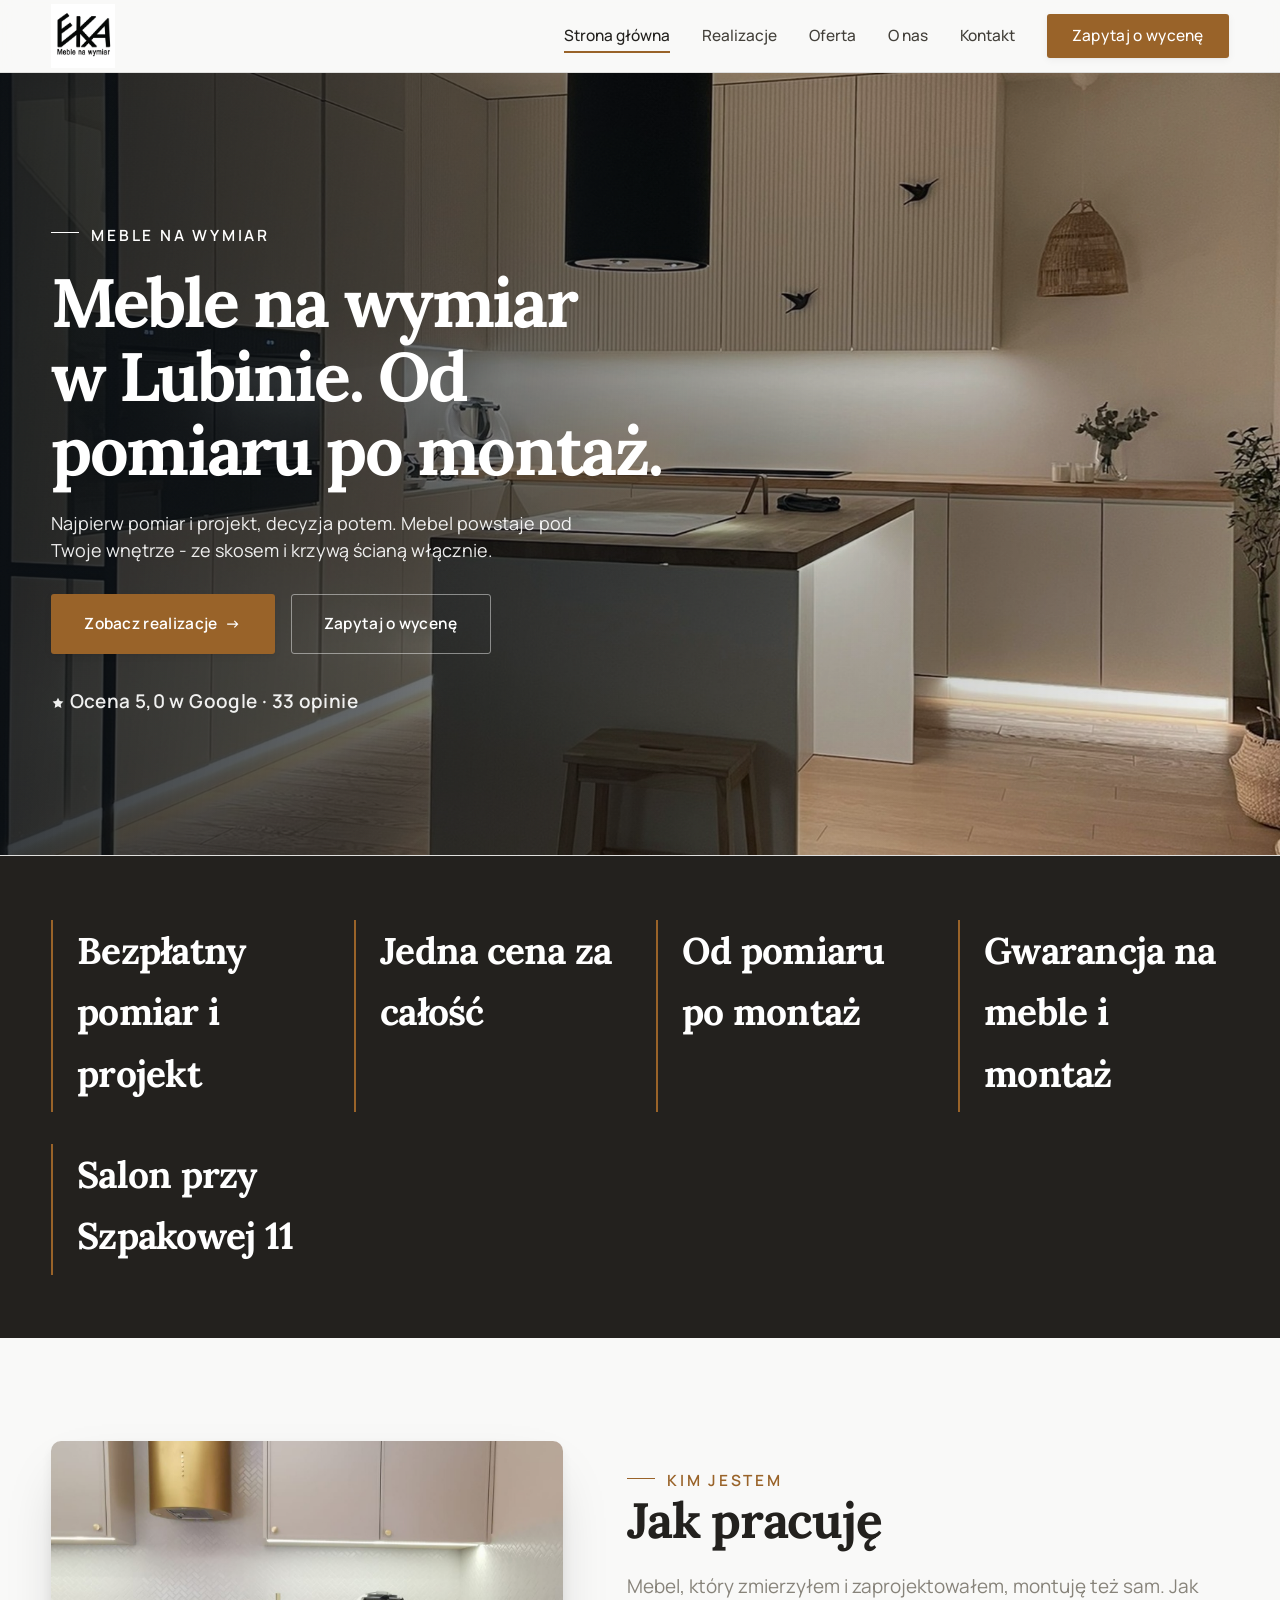
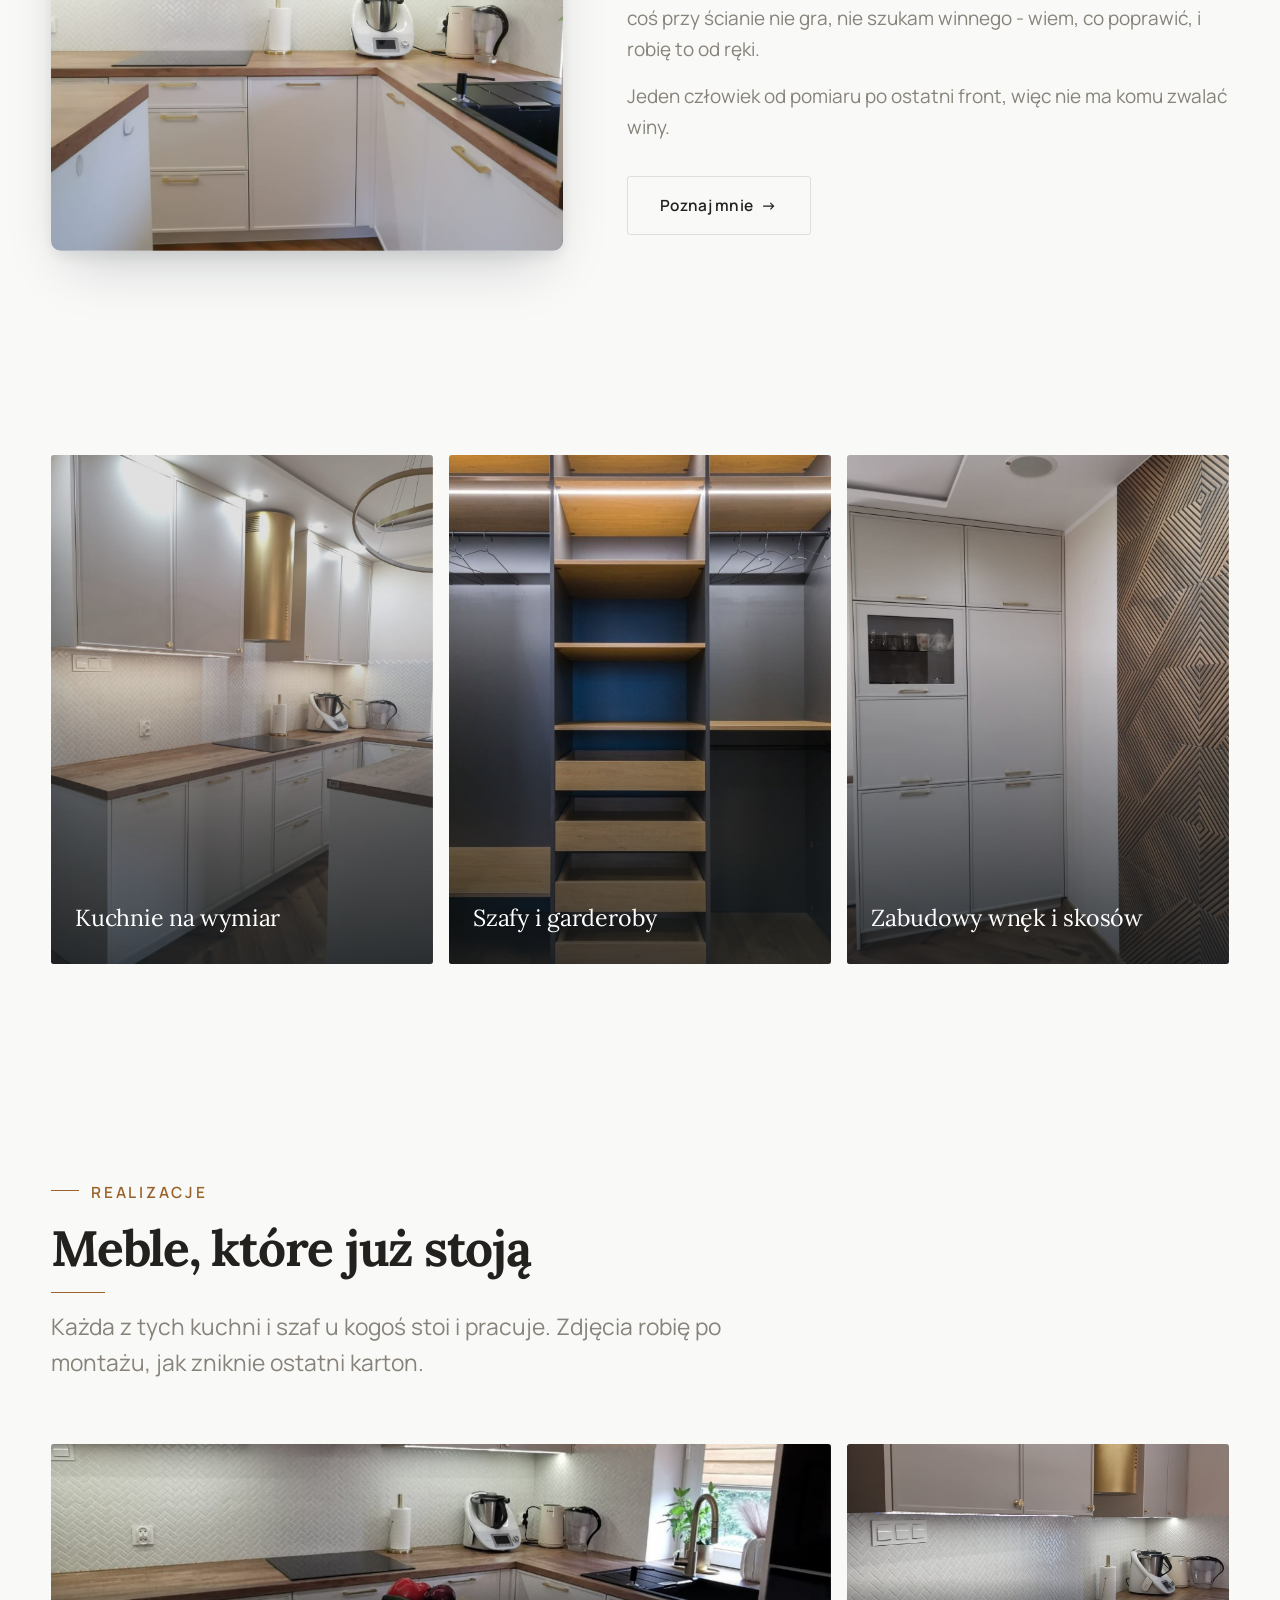
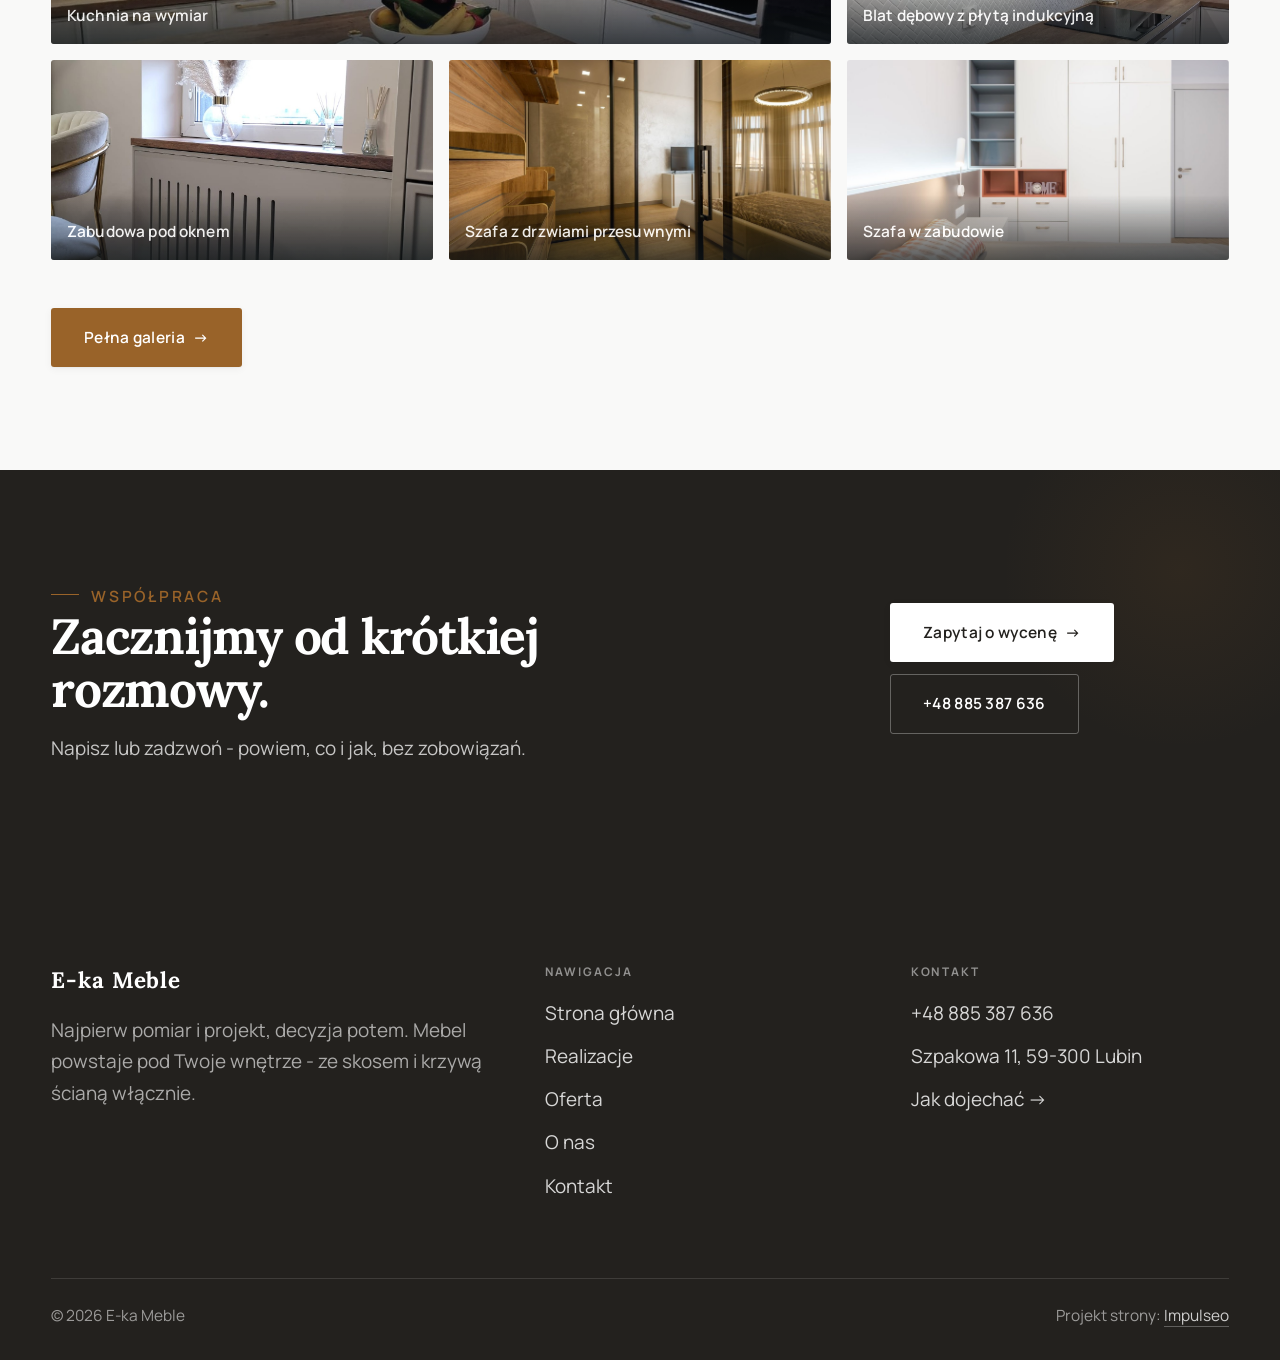
==== commit 3460910d: "Stopka: podpis Impulseo z linkiem + poprawka znikajacego napisu w naglowku" ====
--- a/index.html
+++ b/index.html
@@ -127,7 +127,7 @@
     </div>
     <div class="foot-bot">
       <span>© 2026 E-ka Meble</span>
-      <span>Projekt strony: Krzysztof Brzeziński</span>
+      <span>Projekt strony: <a class="foot-credit" href="https://impulseo.pl" target="_blank" rel="noopener">Impulseo</a></span>
     </div>
   </div>
 </footer>
--- a/assets/styles.css
+++ b/assets/styles.css
@@ -1,7 +1,7 @@
 /* ============================================================
    STOLBASZ — premium, architektoniczny B2B fit-out
    Jasna paleta, zero brązu. System wg premium-web-craft.
-   Projekt strony: Krzysztof Brzeziński
+   Projekt strony: Impulseo (impulseo.pl)
    ============================================================ */
 
 :root{
@@ -754,3 +754,19 @@
 
 /* === auto-paleta ze zdjęć klienta (dopasowanie do estetyki socials) === */
 :root{--accent:#996329;--accent-d:#74491A;--accent-soft:rgba(153,99,41,0.10);--paper:#F9F9F8;--paper-2:#EFEEED;--paper-3:#E8E7E5;}
+
+
+/* ====== IMPULSEO-FIX-20260731 ======================================================
+   1) PODPIS w stopce jest teraz linkiem do impulseo.pl - ma być widocznie klikalny.
+   2) ŻYWY NAGŁÓWEK: warstwa przenikających kadrów (.mt-hero-layer) miała z-index:1, więc
+      lądowała NAD przyciemnieniem hero, a w rodzinie „fachowcy" nawet nad panelem z tekstem
+      (.hf-panel nie miał własnego z-index). Efekt: przy zmianie zdjęcia napis znikał i wracał.
+      Teraz warstwa idzie tam, gdzie zdjęcie tła (z-index:-2), a treść nagłówka dostaje twardy
+      z-index:3. Zmieniają się WYŁĄCZNIE zdjęcia w tle - napis stoi nieruchomo.
+      (hero-cine celowo pominięte: tam img ma z-index:0 i układ był poprawny.) */
+.foot-bot a.foot-credit{color:rgba(255,255,255,.78);text-decoration:none;border-bottom:1px solid rgba(255,255,255,.28)}
+.foot-bot a.foot-credit:hover{color:#fff;border-bottom-color:#fff}
+.hero-fach > img.mt-hero-layer,.hero-gastro > img.mt-hero-layer,.hero-auto > img.mt-hero-layer,
+.hero-dom > img.mt-hero-layer,.hero-studio > img.mt-hero-layer{z-index:-2}
+.hf-panel,.hf-inner,.hd-panel,.hk-panel,.ha-inner,.hs-inner,.hg-inner{position:relative;z-index:3}
+/* ====== koniec IMPULSEO-FIX-20260731 ====== */
